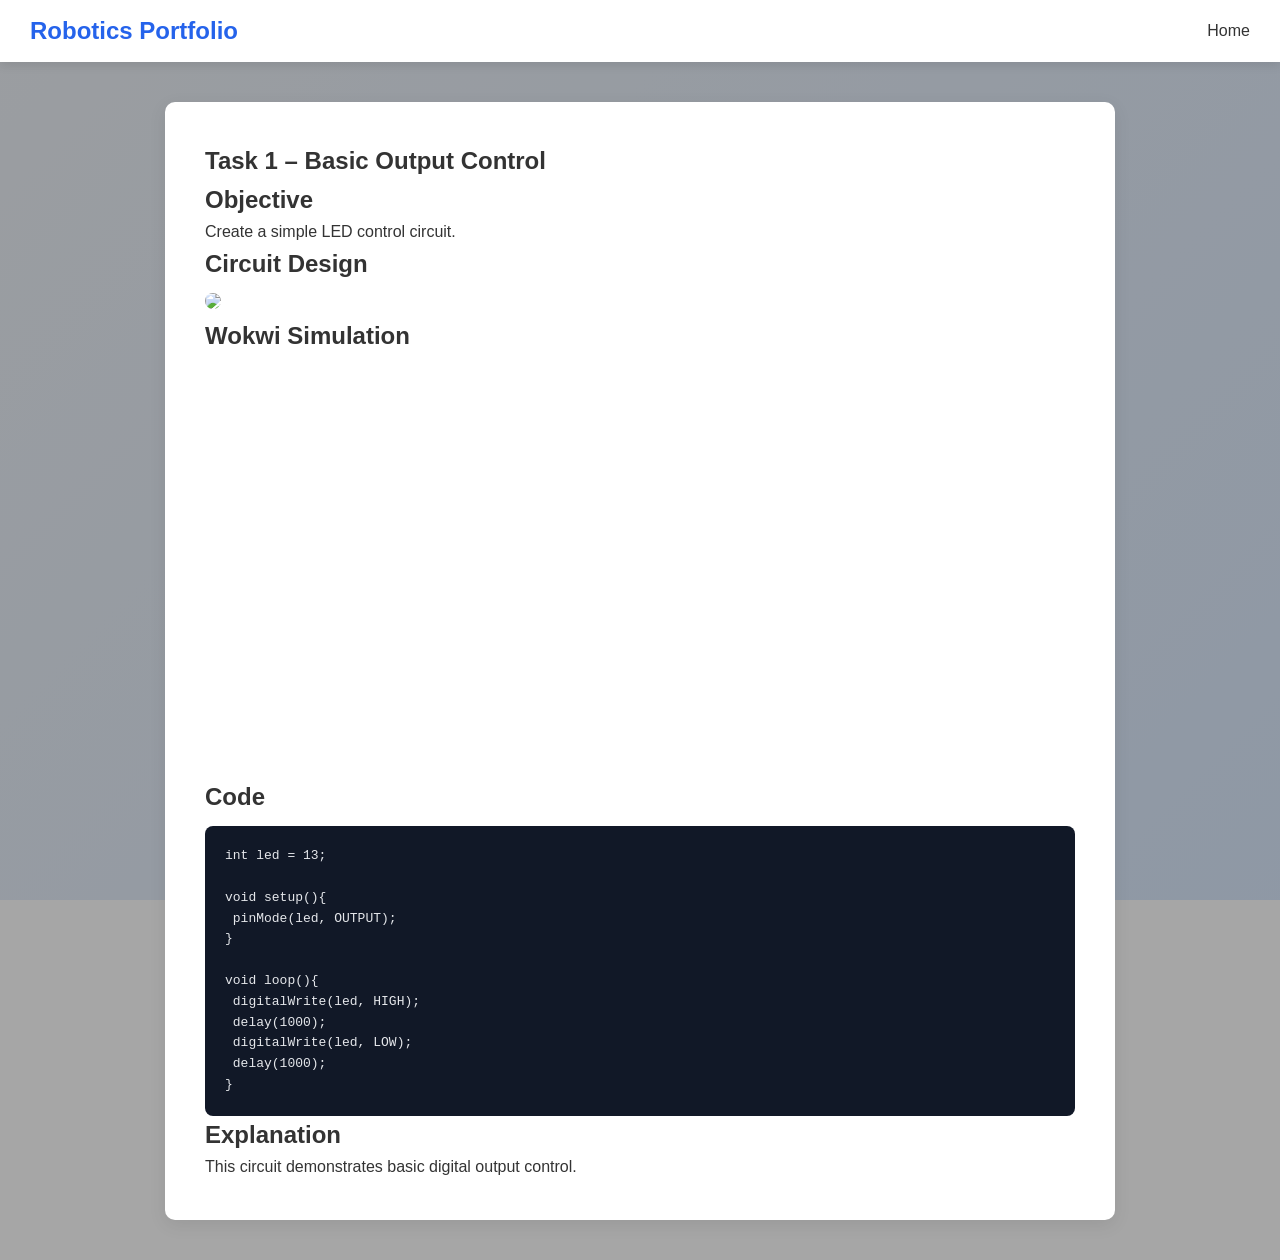
==== pages/task1.html @ bb21d108 "The whole site /portfolio has been updated and new features have been added" ====
<!DOCTYPE html>
<html lang="en">

<head>
<meta charset="UTF-8">
<title>Task 1 – LED Output Control</title>
<link rel="stylesheet" href="../styles.css">
</head>

<body>

<nav class="main-nav">
<h2 class="logo">Robotics Portfolio</h2>

<ul class="nav-menu">
<li><a href="../index.html">Home</a></li>
</ul>

</nav>

<section>

<h1>Task 1 – Basic Output Control</h1>

<h2>Objective</h2>
<p>Create a simple LED control circuit.</p>

<h2>Circuit Design</h2>
<img src="../images/task1-circuit.png" width="400">

<h2>Wokwi Simulation</h2>

<iframe
src="https://wokwi.com/projects/457499206824872961"
width="100%"
height="400">
</iframe>

<h2>Code</h2>

<pre>
int led = 13;

void setup(){
 pinMode(led, OUTPUT);
}

void loop(){
 digitalWrite(led, HIGH);
 delay(1000);
 digitalWrite(led, LOW);
 delay(1000);
}
</pre>

<h2>Explanation</h2>
<p>This circuit demonstrates basic digital output control.</p>

</section>

</body>
</html>
---- styles.css ----
/* =========================
   Global Styles
========================= */
* {
    box-sizing: border-box;
    margin: 0;
    padding: 0;
}

body {
    font-family: 'Poppins', sans-serif;
    color: #333;
    line-height: 1.6;
    background: linear-gradient(135deg, #eef2f7, #dbeafe);
    background-size: cover;
    background-position: center;
    background-repeat: no-repeat;
    background-attachment: fixed;
    background-color: rgba(0, 0, 0, 0.35);
    background-blend-mode: darken;
    transition: background-image 1.5s ease-in-out;

    /* Page load animation */
    opacity: 0;
    transform: translateY(20px);
    animation: pageLoad 0.8s ease forwards;
}

@keyframes pageLoad {
    from {
        opacity: 0;
        transform: translateY(40px);
    }
    to {
        opacity: 1;
        transform: translateY(0);
    }
}

/* =========================
   Top Info Bar
========================= */
.top-bar {
    background: #111827;
    color: white;
    padding: 8px 20px;
    display: flex;
    justify-content: space-between;
    font-size: 14px;
}

/* =========================
   Navigation
========================= */
.main-nav {
    display: flex;
    align-items: center;
    justify-content: space-between;
    background: white;
    padding: 12px 30px;
    box-shadow: 0 3px 10px rgba(0, 0, 0, 0.1);
    position: sticky;
    top: 0;
    z-index: 1000;
}

.logo {
    color: #2563eb;
    font-weight: 600;
}

.nav-menu {
    list-style: none;
    display: flex;
    gap: 25px;
}

.nav-menu a {
    text-decoration: none;
    color: #333;
    font-weight: 500;
    transition: 0.3s;
}

.nav-menu a:hover {
    color: #2563eb;
}

/* =========================
   Header
========================= */
header {
    text-align: center;
    padding: 30px 15px;
    background: linear-gradient(120deg, #2563eb, #1e3a8a);
    color: white;
    text-align: center;
    position: relative;
    box-shadow: 0 5px 15px rgba(0,0,0,0.2); /* subtle depth */
}

header h1 {
    font-size: 30px;
    margin-bottom: 6px;
    font-weight: 800; 
}

header p {
    font-size: 16px;
    opacity: 0.85;
    margin-top: 4px;
}

header {
    border: 2px solid rgba(255,255,255,0.15); /* soft outline */
    /*backdrop-filter: blur(5px); /* glassy effect if you have a background image */
}

/* =========================
   Sections (General)
========================= */
section {
    padding: 40px;
    max-width: 950px;
    margin: 40px auto;
    background: white;
    border-radius: 10px;
    box-shadow: 0 5px 18px rgba(0, 0, 0, 0.08);
}

/* =========================
   Progress Box / Home Section
========================= */
.progress-bg {
    background-image: url("images/roboticsgif1.gif");
    background-size: cover;
    background-position: center;
    background-repeat: no-repeat;
    border-radius: 0; 
    box-shadow: none; 
    position: relative;
    padding: 40px 20px;
    margin: 20px auto;
    overflow: hidden;
    max-width: 950px;
}

/* Overlay for readability */
.progress-bg::before {
    content: "";
    position: absolute;
    top: 0; left: 0;
    width: 100%;
    height: 100%;
    background: rgba(0,0,0,0.35);
    border-radius: 0;
    z-index: 0;
}

/* Make content above overlay */
.progress-bg > * {
    position: relative;
    z-index: 1;
    color: white; 
}

/* Progress checkboxes */
.progress-box {
    background: transparent; 
    padding: 20px;
    border-radius: 0;
}

.progress-box label {
    display: block;
    margin-bottom: 8px;
    cursor: pointer;
    color: white;
}

#progressText {
    margin-top: 15px;
    font-weight: 600;
    color: white;
}

/* =========================
   Assignments Section
========================= */
#assignments {
    display: flex;
    flex-wrap: wrap;
    gap: 20px;
    justify-content: center;
    background: none;      
    max-width: none;       
    margin: 0;             
    padding: 20px 10px;    
    box-shadow: none;
}

.assignment-card {
    flex: 0 1 250px;
    display: block;
    padding: 40px;
    margin-bottom: 20px;
    border-radius: 12px;
    color: white;
    text-decoration: none;
    background-size: cover;
    background-position: center;
    position: relative;
    overflow: hidden;
    box-shadow: 0 10px 25px rgba(0, 0, 0, 0.25);
    transition: transform 0.3s ease, box-shadow 0.3s ease;
}

.assignment-card:hover {
    transform: translateY(-8px) scale(1.02);
    box-shadow: 0 15px 35px rgba(0, 0, 0, 0.2);
    background: rgba(255, 255, 255, 0.85);
}

.assignment-card h3 {
    margin-bottom: 8px;
    color: #1f2937;
}

.task-image {
    width: 100%;
    height: 180px;
    object-fit: cover;
    border-radius: 10px;
    margin-bottom: 15px;
    transition: transform 0.4s ease;
}

.assignment-card:hover .task-image {
    transform: scale(1.05);
}

.task1 { background-image: url("images/task1.jpg"); }
.task2 { background-image: url("images/task2.jpg"); }
.task3 { background-image: url("images/task3.jpg"); }
.task4 { background-image: url("images/task4.jpg"); }
.task5 { background-image: url("images/task5.jpg"); }
.task6 { background-image: url("images/task6.jpg"); }
.task7 { background-image: url("images/task7.jpg"); }
.task8 { background-image: url("images/task8.jpg"); }

/* =========================
   About Me Section
========================= */
#about {
    background: rgba(0,0,0,0.2);
    border-left: 5px solid #2563eb;
    border-radius: 12px;
    padding: 25px;
    max-width: 950px;
    margin: 40px auto;
    transition: transform 0.3s ease, box-shadow 0.3s ease;
}

#about:hover {
    transform: translateY(-5px);
    box-shadow: 0 10px 20px rgba(0,0,0,0.2);
}

#about h2, #about p {
    color: white;
}

/* =========================
   Projects Section (Overlay Style)
========================= */
.project-bg {
    background-size: cover;
    background-position: center;
    background-repeat: no-repeat;
    position: relative;
    margin-bottom: 30px;
    border-radius: 12px;
    overflow: hidden;
    max-width: 950px;
    transition: transform 0.4s ease, box-shadow 0.4s ease;
    border-left: 5px solid #2563eb; /* subtle accent border */
}

/* Overlay for readability */
.project-bg::before {
    content: "";
    position: absolute;
    top: 0; left: 0;
    width: 100%;
    height: 100%;
    background: rgba(0,0,0,0.35);
    border-radius: 12px;
    z-index: 0;
}

/* Project content above overlay */
.project-bg > .project {
    position: relative;
    z-index: 1;
    padding: 25px 20px;
    color: white;
}

/* Hover lift effect */
.project-bg:hover {
    transform: translateY(-5px) scale(1.02);
    box-shadow: 0 15px 35px rgba(0,0,0,0.3);
}

/* Project titles & description */
.project-bg > .project h3 {
    font-size: 24px;
    margin-bottom: 10px;
    font-weight: 600;
}

.project-bg > .project p {
    font-size: 16px;
    line-height: 1.5;
    opacity: 0.9;
}

/* Example project background images */
.project-bg:nth-child(2) { background-image: url("images/myprojects.jpg"); }
.project-bg:nth-child(3) { background-image: url("images/project2.jpg"); }

/* =========================
   Contact Section (Overlay Style)
========================= */
.contact-bg {
    background-image: url("images/contactme.gif");
    background-size: cover;
    background-position: center;
    background-repeat: no-repeat;
    position: relative;
    margin-bottom: 20px;
    border-radius: 12px;
    overflow: hidden;
    padding: 25px 20px;
    max-width: 400px;
    transition: transform 0.3s ease, box-shadow 0.3s ease;
}

/* Overlay for readability */
.contact-bg::before {
    content: "";
    position: absolute;
    top: 0; left: 0;
    width: 100%;
    height: 100%;
    background: rgba(0,0,0,0.35);
    border-radius: 12px;
    z-index: 0;
}

/* Contact content above overlay */
.contact-bg > * {
    position: relative;
    z-index: 1;
    color: white;
}

/* Hover effect for Contact */
.contact-bg:hover {
    transform: translateY(-5px);
    box-shadow: 0 10px 25px rgba(0,0,0,0.25);
}

/* =========================
   Images
========================= */
img {
    max-width: 100%;
    border-radius: 8px;
    margin-top: 10px;
}

/* =========================
   Code Blocks
========================= */
pre {
    background: #111827;
    color: #e5e7eb;
    padding: 20px;
    border-radius: 8px;
    overflow-x: auto;
    margin-top: 10px;
}

/* =========================
   Iframe
========================= */
iframe {
    border: none;
    border-radius: 10px;
    margin-top: 15px;
}

/* =========================
   Footer
========================= */
footer {
    text-align: center;
    padding: 25px;
    background: #1f2937;
    color: white;
    margin-top: 40px;
}

/* =========================
   Smooth Scroll
========================= */
html {
    scroll-behavior: smooth;
}

/* =========================
   Responsive
========================= */
@media (max-width: 768px) {

    .nav-menu {
        flex-direction: column;
        gap: 10px;
    }

    header h1 {
        font-size: 28px;
    }

    section {
        margin: 20px;
        padding: 25px;
    }

    #assignments {
        justify-content: center;
    }
}

/* =========================
   Hamburger Menu
========================= */
.hamburger {
    display: none; 
    flex-direction: column;
    justify-content: space-between;
    width: 25px;
    height: 18px;
    border: none;
    background: transparent;
    cursor: pointer;
}

.hamburger span {
    display: block;
    height: 3px;
    width: 100%;
    background: #2563eb;
    border-radius: 2px;
}

@media (max-width: 768px) {
    .hamburger {
        display: flex;
    }

    .nav-menu {
        display: none;
        flex-direction: column;
        gap: 15px;
        background: white;
        position: absolute;
        top: 60px; 
        right: 20px;
        padding: 15px 20px;
        border-radius: 8px;
        box-shadow: 0 5px 15px rgba(0,0,0,0.2);
        z-index: 100;
    }

    .nav-menu.active {
        display: flex;
    }
}
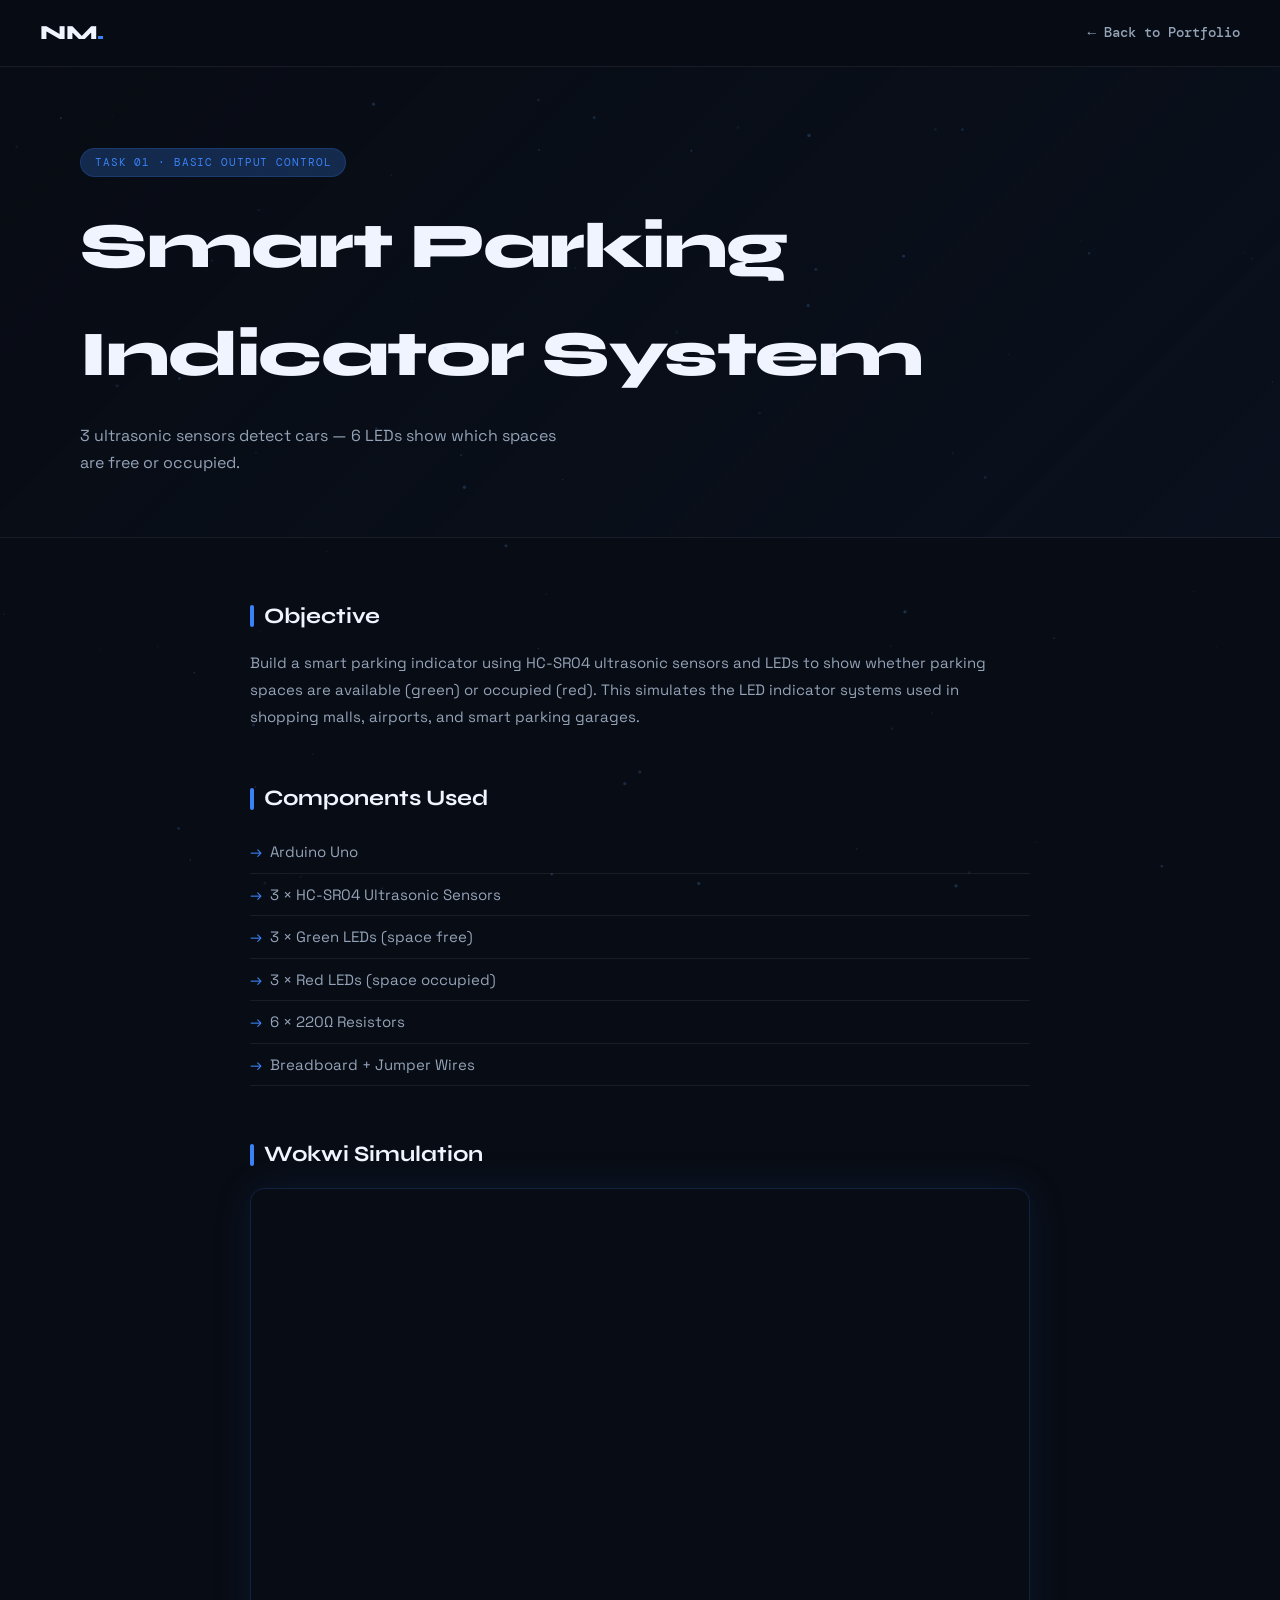
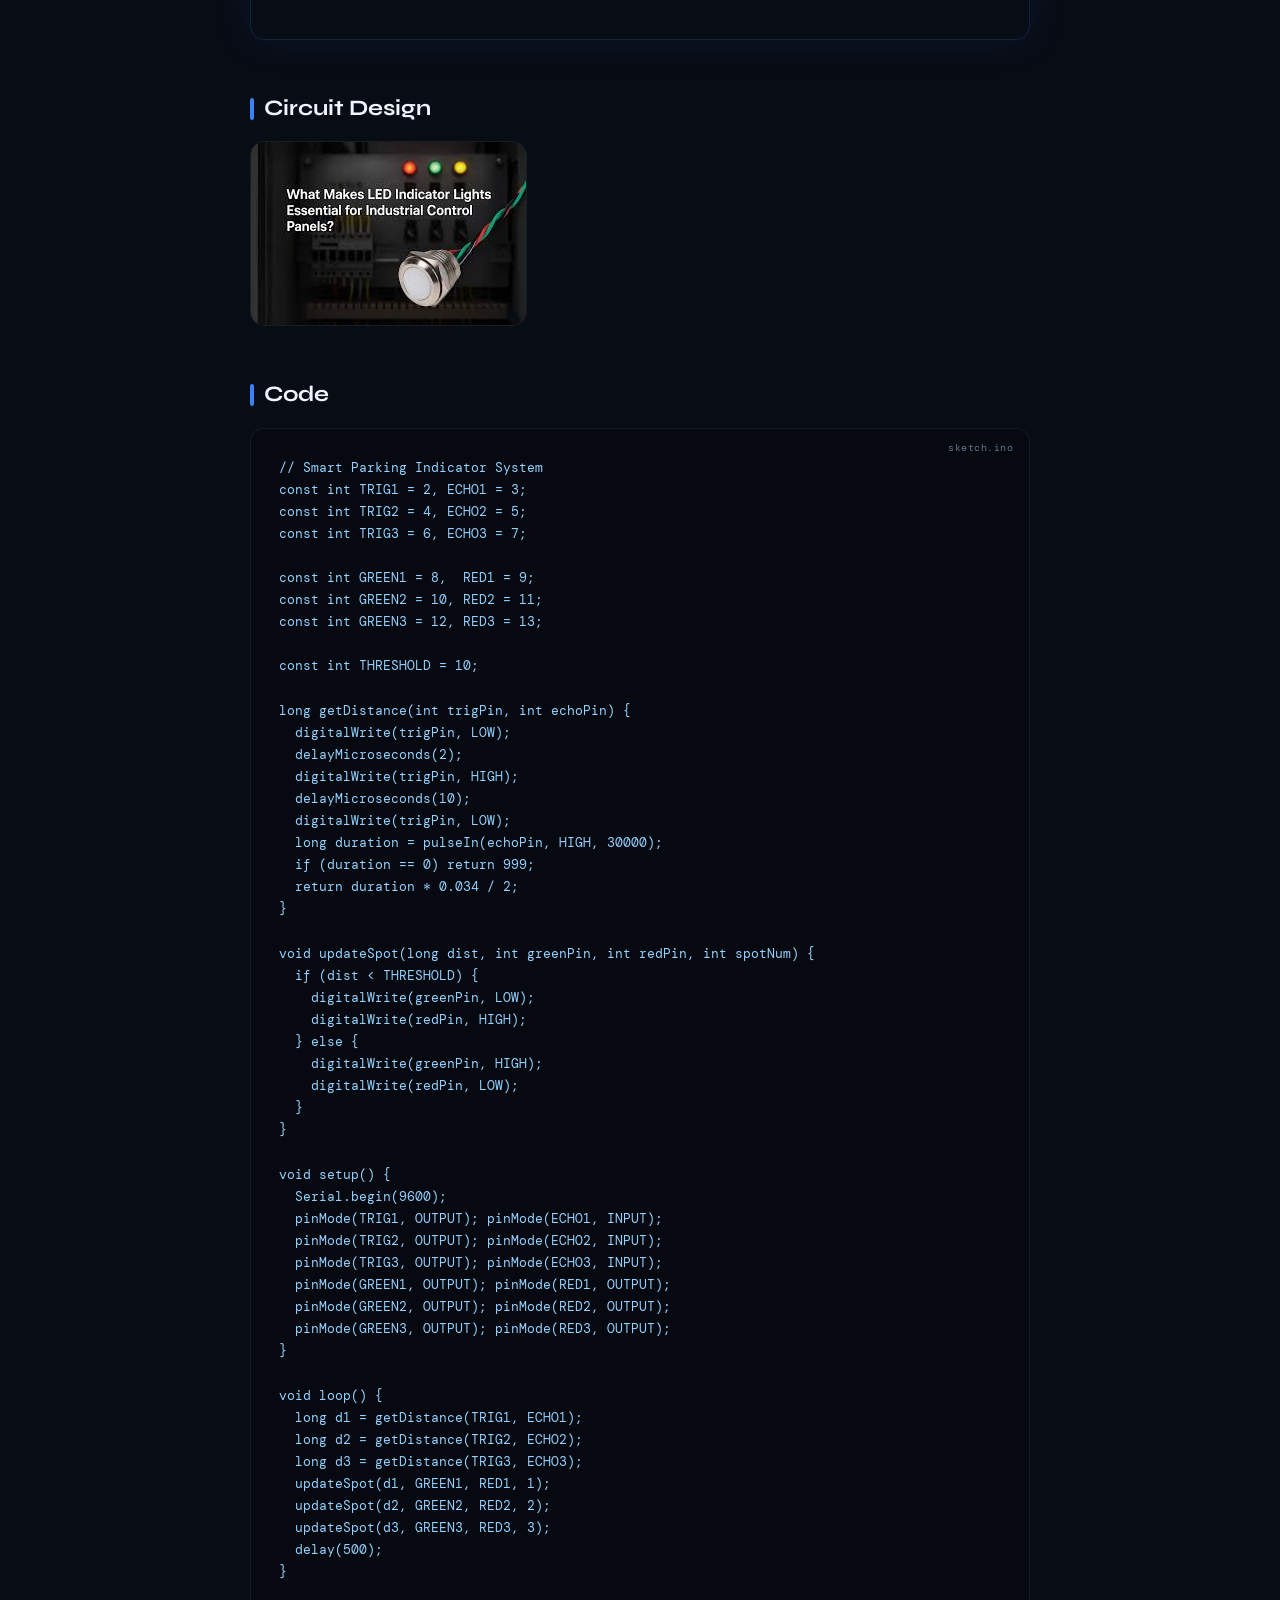
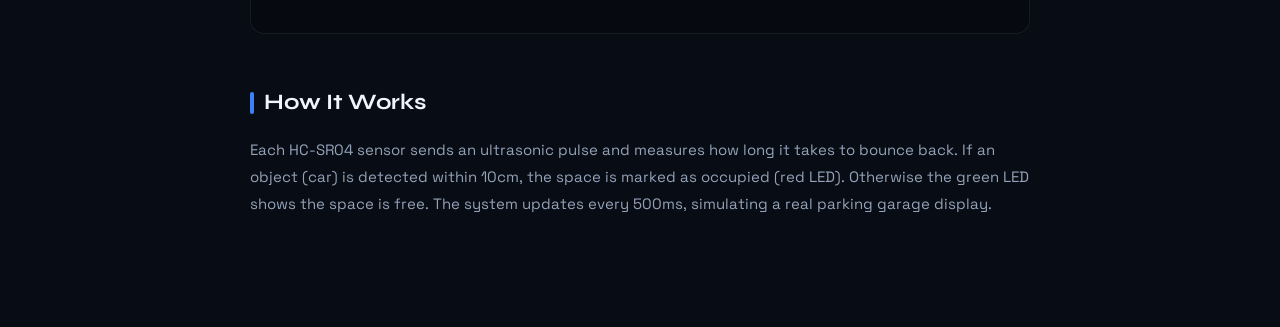
==== commit c6618e7d: "We have updated the whole website." ====
--- a/pages/task1.html
+++ b/pages/task1.html
@@ -1,62 +1,122 @@
 <!DOCTYPE html>
 <html lang="en">
-
 <head>
-<meta charset="UTF-8">
-<title>Task 1 – LED Output Control</title>
-<link rel="stylesheet" href="../styles.css">
+  <meta charset="UTF-8">
+  <meta name="viewport" content="width=device-width, initial-scale=1.0">
+  <title>Task 1 – Smart Parking Indicator | Nickson Mugerwa</title>
+  <link rel="stylesheet" href="../styles.css">
+  <link href="https://fonts.googleapis.com/css2?family=Space+Grotesk:wght@300;400;500;600;700&family=DM+Mono:wght@400;500&family=Syne:wght@700;800&display=swap" rel="stylesheet">
 </head>
-
 <body>
 
-<nav class="main-nav">
-<h2 class="logo">Robotics Portfolio</h2>
+<canvas id="particles"></canvas>
 
-<ul class="nav-menu">
-<li><a href="../index.html">Home</a></li>
-</ul>
-
+<nav class="page-nav">
+  <span class="nav-logo">NM<span class="dot">.</span></span>
+  <a href="../index.html" class="back-link">← Back to Portfolio</a>
 </nav>
 
-<section>
+<div class="page-hero">
+  <div class="page-tag">Task 01 · Basic Output Control</div>
+  <h1>Smart Parking<br>Indicator System</h1>
+  <p>3 ultrasonic sensors detect cars — 6 LEDs show which spaces are free or occupied.</p>
+</div>
 
-<h1>Task 1 – Basic Output Control</h1>
+<div class="page-body">
 
-<h2>Objective</h2>
-<p>Create a simple LED control circuit.</p>
+  <div class="content-block">
+    <h2>Objective</h2>
+    <p>Build a smart parking indicator using HC-SR04 ultrasonic sensors and LEDs to show whether parking spaces are available (green) or occupied (red). This simulates the LED indicator systems used in shopping malls, airports, and smart parking garages.</p>
+  </div>
 
-<h2>Circuit Design</h2>
-<img src="../images/task1-circuit.png" width="400">
+  <div class="content-block">
+    <h2>Components Used</h2>
+    <ul>
+      <li>Arduino Uno</li>
+      <li>3 × HC-SR04 Ultrasonic Sensors</li>
+      <li>3 × Green LEDs (space free)</li>
+      <li>3 × Red LEDs (space occupied)</li>
+      <li>6 × 220Ω Resistors</li>
+      <li>Breadboard + Jumper Wires</li>
+    </ul>
+  </div>
 
-<h2>Wokwi Simulation</h2>
+  <div class="content-block">
+    <h2>Wokwi Simulation</h2>
+    <div class="sim-wrapper">
+      <iframe src="https://wokwi.com/projects/457499206824872961" loading="lazy"></iframe>
+    </div>
+  </div>
 
-<iframe
-src="https://wokwi.com/projects/457499206824872961"
-width="100%"
-height="400">
-</iframe>
+  <div class="content-block">
+    <h2>Circuit Design</h2>
+    <img src="../images/task1.jpg" alt="Task 1 circuit">
+  </div>
 
-<h2>Code</h2>
+  <div class="content-block">
+    <h2>Code</h2>
+    <pre>
+// Smart Parking Indicator System
+const int TRIG1 = 2, ECHO1 = 3;
+const int TRIG2 = 4, ECHO2 = 5;
+const int TRIG3 = 6, ECHO3 = 7;
 
-<pre>
-int led = 13;
+const int GREEN1 = 8,  RED1 = 9;
+const int GREEN2 = 10, RED2 = 11;
+const int GREEN3 = 12, RED3 = 13;
 
-void setup(){
- pinMode(led, OUTPUT);
+const int THRESHOLD = 10;
+
+long getDistance(int trigPin, int echoPin) {
+  digitalWrite(trigPin, LOW);
+  delayMicroseconds(2);
+  digitalWrite(trigPin, HIGH);
+  delayMicroseconds(10);
+  digitalWrite(trigPin, LOW);
+  long duration = pulseIn(echoPin, HIGH, 30000);
+  if (duration == 0) return 999;
+  return duration * 0.034 / 2;
 }
 
-void loop(){
- digitalWrite(led, HIGH);
- delay(1000);
- digitalWrite(led, LOW);
- delay(1000);
+void updateSpot(long dist, int greenPin, int redPin, int spotNum) {
+  if (dist < THRESHOLD) {
+    digitalWrite(greenPin, LOW);
+    digitalWrite(redPin, HIGH);
+  } else {
+    digitalWrite(greenPin, HIGH);
+    digitalWrite(redPin, LOW);
+  }
 }
-</pre>
 
-<h2>Explanation</h2>
-<p>This circuit demonstrates basic digital output control.</p>
+void setup() {
+  Serial.begin(9600);
+  pinMode(TRIG1, OUTPUT); pinMode(ECHO1, INPUT);
+  pinMode(TRIG2, OUTPUT); pinMode(ECHO2, INPUT);
+  pinMode(TRIG3, OUTPUT); pinMode(ECHO3, INPUT);
+  pinMode(GREEN1, OUTPUT); pinMode(RED1, OUTPUT);
+  pinMode(GREEN2, OUTPUT); pinMode(RED2, OUTPUT);
+  pinMode(GREEN3, OUTPUT); pinMode(RED3, OUTPUT);
+}
 
-</section>
+void loop() {
+  long d1 = getDistance(TRIG1, ECHO1);
+  long d2 = getDistance(TRIG2, ECHO2);
+  long d3 = getDistance(TRIG3, ECHO3);
+  updateSpot(d1, GREEN1, RED1, 1);
+  updateSpot(d2, GREEN2, RED2, 2);
+  updateSpot(d3, GREEN3, RED3, 3);
+  delay(500);
+}
+    </pre>
+  </div>
 
+  <div class="content-block">
+    <h2>How It Works</h2>
+    <p>Each HC-SR04 sensor sends an ultrasonic pulse and measures how long it takes to bounce back. If an object (car) is detected within 10cm, the space is marked as occupied (red LED). Otherwise the green LED shows the space is free. The system updates every 500ms, simulating a real parking garage display.</p>
+  </div>
+
+</div>
+
+<script src="../script.js"></script>
 </body>
 </html>
--- a/styles.css
+++ b/styles.css
@@ -1,490 +1,1306 @@
 /* =========================
-   Global Styles
-========================= */
-* {
-    box-sizing: border-box;
-    margin: 0;
-    padding: 0;
-}
+   CSS Variables & Reset
+========================= */
+:root {
+  --bg: #080c14;
+  --bg2: #0d1220;
+  --bg3: #111827;
+  --surface: #141c2e;
+  --surface2: #1a2540;
+  --accent: #3b82f6;
+  --accent2: #60a5fa;
+  --accent-glow: rgba(59, 130, 246, 0.25);
+  --green: #10b981;
+  --yellow: #f59e0b;
+  --red: #ef4444;
+  --text: #f0f4ff;
+  --text2: #94a3b8;
+  --text3: #64748b;
+  --border: rgba(255,255,255,0.07);
+  --border2: rgba(59,130,246,0.2);
+  --radius: 14px;
+  --radius-sm: 8px;
+  --transition: 0.3s cubic-bezier(0.4, 0, 0.2, 1);
+  --font-display: 'Syne', sans-serif;
+  --font-body: 'Space Grotesk', sans-serif;
+  --font-mono: 'DM Mono', monospace;
+  --shadow: 0 20px 60px rgba(0,0,0,0.5);
+  --shadow-sm: 0 4px 20px rgba(0,0,0,0.3);
+}
+
+*, *::before, *::after {
+  box-sizing: border-box;
+  margin: 0;
+  padding: 0;
+}
+
+html { scroll-behavior: smooth; }
 
 body {
-    font-family: 'Poppins', sans-serif;
-    color: #333;
-    line-height: 1.6;
-    background: linear-gradient(135deg, #eef2f7, #dbeafe);
-    background-size: cover;
-    background-position: center;
-    background-repeat: no-repeat;
-    background-attachment: fixed;
-    background-color: rgba(0, 0, 0, 0.35);
-    background-blend-mode: darken;
-    transition: background-image 1.5s ease-in-out;
-
-    /* Page load animation */
-    opacity: 0;
-    transform: translateY(20px);
-    animation: pageLoad 0.8s ease forwards;
-}
-
-@keyframes pageLoad {
-    from {
-        opacity: 0;
-        transform: translateY(40px);
-    }
-    to {
-        opacity: 1;
-        transform: translateY(0);
-    }
-}
-
-/* =========================
-   Top Info Bar
+  font-family: var(--font-body);
+  background: var(--bg);
+  color: var(--text);
+  line-height: 1.7;
+  overflow-x: hidden;
+}
+
+/* Animated page entry */
+body { animation: bodyIn 0.6s ease forwards; }
+@keyframes bodyIn {
+  from { opacity: 0; }
+  to   { opacity: 1; }
+}
+
+/* Particle canvas */
+#particles {
+  position: fixed;
+  top: 0; left: 0;
+  width: 100%; height: 100%;
+  z-index: 0;
+  pointer-events: none;
+  opacity: 0.4;
+}
+
+/* =========================
+   Top Bar
 ========================= */
 .top-bar {
-    background: #111827;
-    color: white;
-    padding: 8px 20px;
-    display: flex;
-    justify-content: space-between;
-    font-size: 14px;
+  position: relative;
+  z-index: 100;
+  background: var(--bg3);
+  border-bottom: 1px solid var(--border);
+  padding: 7px 30px;
+  display: flex;
+  justify-content: space-between;
+  align-items: center;
+  font-size: 12px;
+  font-family: var(--font-mono);
+  color: var(--text3);
+}
+
+.top-bar-email { color: var(--text2); }
+.top-bar-badge {
+  background: var(--accent-glow);
+  color: var(--accent2);
+  border: 1px solid var(--border2);
+  padding: 2px 10px;
+  border-radius: 20px;
+  font-size: 11px;
 }
 
 /* =========================
    Navigation
 ========================= */
 .main-nav {
-    display: flex;
-    align-items: center;
-    justify-content: space-between;
-    background: white;
-    padding: 12px 30px;
-    box-shadow: 0 3px 10px rgba(0, 0, 0, 0.1);
-    position: sticky;
-    top: 0;
+  position: sticky;
+  top: 0;
+  z-index: 999;
+  background: rgba(8, 12, 20, 0.85);
+  backdrop-filter: blur(16px);
+  -webkit-backdrop-filter: blur(16px);
+  border-bottom: 1px solid var(--border);
+  display: flex;
+  align-items: center;
+  justify-content: space-between;
+  padding: 16px 40px;
+  transition: background var(--transition);
+}
+
+.main-nav.scrolled {
+  background: rgba(8, 12, 20, 0.97);
+  box-shadow: 0 4px 30px rgba(0,0,0,0.4);
+}
+
+.nav-logo {
+  font-family: var(--font-display);
+  font-size: 22px;
+  font-weight: 800;
+  color: var(--text);
+  letter-spacing: -0.5px;
+}
+
+.dot { color: var(--accent); }
+
+.nav-menu {
+  list-style: none;
+  display: flex;
+  gap: 8px;
+}
+
+.nav-menu a {
+  text-decoration: none;
+  color: var(--text2);
+  font-size: 14px;
+  font-weight: 500;
+  padding: 7px 14px;
+  border-radius: var(--radius-sm);
+  transition: var(--transition);
+  position: relative;
+}
+
+.nav-menu a:hover {
+  color: var(--text);
+  background: rgba(255,255,255,0.06);
+}
+
+.nav-menu a.active {
+  color: var(--accent2);
+  background: var(--accent-glow);
+}
+
+.hamburger {
+  display: none;
+  flex-direction: column;
+  gap: 5px;
+  border: none;
+  background: transparent;
+  cursor: pointer;
+  padding: 4px;
+}
+
+.hamburger span {
+  display: block;
+  width: 22px;
+  height: 2px;
+  background: var(--text2);
+  border-radius: 2px;
+  transition: var(--transition);
+}
+
+.hamburger.open span:nth-child(1) { transform: rotate(45deg) translate(5px, 5px); }
+.hamburger.open span:nth-child(2) { opacity: 0; }
+.hamburger.open span:nth-child(3) { transform: rotate(-45deg) translate(5px, -5px); }
+
+/* =========================
+   Hero Section
+========================= */
+.hero-section {
+  position: relative;
+  z-index: 1;
+  min-height: 92vh;
+  display: flex;
+  align-items: center;
+  justify-content: space-between;
+  padding: 80px 80px 60px;
+  overflow: hidden;
+}
+
+.hero-section::before {
+  content: '';
+  position: absolute;
+  top: -200px; right: -200px;
+  width: 700px; height: 700px;
+  background: radial-gradient(circle, rgba(59,130,246,0.12) 0%, transparent 70%);
+  pointer-events: none;
+}
+
+.hero-content {
+  max-width: 560px;
+  z-index: 2;
+}
+
+.hero-tag {
+  display: inline-block;
+  font-family: var(--font-mono);
+  font-size: 12px;
+  color: var(--accent);
+  background: var(--accent-glow);
+  border: 1px solid var(--border2);
+  padding: 5px 14px;
+  border-radius: 20px;
+  margin-bottom: 24px;
+  letter-spacing: 0.05em;
+  animation: fadeUp 0.8s ease 0.1s both;
+}
+
+.hero-title {
+  font-family: var(--font-display);
+  font-size: clamp(52px, 8vw, 96px);
+  font-weight: 800;
+  line-height: 0.95;
+  letter-spacing: -2px;
+  margin-bottom: 20px;
+  animation: fadeUp 0.8s ease 0.2s both;
+}
+
+.hero-title .accent {
+  color: transparent;
+  -webkit-text-stroke: 2px var(--accent);
+  display: block;
+}
+
+.hero-subtitle {
+  font-size: 18px;
+  color: var(--text2);
+  margin-bottom: 40px;
+  animation: fadeUp 0.8s ease 0.3s both;
+}
+
+.hero-cta {
+  display: flex;
+  gap: 16px;
+  flex-wrap: wrap;
+  animation: fadeUp 0.8s ease 0.4s both;
+}
+
+.btn-primary {
+  background: var(--accent);
+  color: white;
+  padding: 13px 28px;
+  border-radius: var(--radius-sm);
+  text-decoration: none;
+  font-weight: 600;
+  font-size: 15px;
+  transition: var(--transition);
+  box-shadow: 0 4px 20px rgba(59,130,246,0.4);
+}
+
+.btn-primary:hover {
+  background: var(--accent2);
+  transform: translateY(-2px);
+  box-shadow: 0 8px 30px rgba(59,130,246,0.5);
+}
+
+.btn-outline {
+  background: transparent;
+  color: var(--text);
+  padding: 13px 28px;
+  border-radius: var(--radius-sm);
+  text-decoration: none;
+  font-weight: 500;
+  font-size: 15px;
+  border: 1px solid var(--border2);
+  transition: var(--transition);
+}
+
+.btn-outline:hover {
+  background: rgba(255,255,255,0.05);
+  border-color: rgba(96,165,250,0.4);
+  transform: translateY(-2px);
+}
+
+/* Hero visual */
+.hero-visual {
+  position: relative;
+  width: 380px;
+  height: 380px;
+  flex-shrink: 0;
+  animation: fadeIn 1.2s ease 0.5s both;
+}
+
+.circuit-ring {
+  position: absolute;
+  border-radius: 50%;
+  border: 1px solid;
+  top: 50%; left: 50%;
+  transform: translate(-50%, -50%);
+  animation: spin linear infinite;
+}
+
+.ring1 {
+  width: 320px; height: 320px;
+  border-color: rgba(59,130,246,0.15);
+  animation-duration: 20s;
+}
+.ring2 {
+  width: 240px; height: 240px;
+  border-color: rgba(59,130,246,0.2);
+  animation-duration: 14s;
+  animation-direction: reverse;
+}
+.ring3 {
+  width: 160px; height: 160px;
+  border-color: rgba(59,130,246,0.3);
+  animation-duration: 8s;
+}
+
+/* Dot on ring */
+.ring1::after, .ring2::after, .ring3::after {
+  content: '';
+  position: absolute;
+  width: 8px; height: 8px;
+  background: var(--accent);
+  border-radius: 50%;
+  top: -4px; left: 50%;
+  transform: translateX(-50%);
+  box-shadow: 0 0 10px var(--accent);
+}
+
+@keyframes spin {
+  from { transform: translate(-50%, -50%) rotate(0deg); }
+  to   { transform: translate(-50%, -50%) rotate(360deg); }
+}
+
+.hero-chip {
+  position: absolute;
+  top: 50%; left: 50%;
+  transform: translate(-50%, -50%);
+  background: var(--surface);
+  border: 1px solid var(--border2);
+  border-radius: var(--radius-sm);
+  padding: 16px 20px;
+  text-align: center;
+  box-shadow: 0 0 40px rgba(59,130,246,0.15);
+  min-width: 120px;
+}
+
+.chip-label {
+  display: block;
+  font-family: var(--font-mono);
+  font-size: 11px;
+  color: var(--accent2);
+  margin-bottom: 10px;
+}
+
+.chip-pins {
+  display: flex;
+  gap: 6px;
+  justify-content: center;
+  flex-wrap: wrap;
+}
+
+.chip-pins span {
+  width: 6px; height: 20px;
+  background: var(--accent);
+  border-radius: 2px;
+  opacity: 0.7;
+  animation: blink 2s ease-in-out infinite;
+}
+
+.chip-pins span:nth-child(1) { animation-delay: 0s; }
+.chip-pins span:nth-child(2) { animation-delay: 0.25s; }
+.chip-pins span:nth-child(3) { animation-delay: 0.5s; }
+.chip-pins span:nth-child(4) { animation-delay: 0.75s; }
+.chip-pins span:nth-child(5) { animation-delay: 1s; }
+.chip-pins span:nth-child(6) { animation-delay: 1.25s; }
+.chip-pins span:nth-child(7) { animation-delay: 1.5s; }
+.chip-pins span:nth-child(8) { animation-delay: 1.75s; }
+
+@keyframes blink {
+  0%, 100% { opacity: 0.2; }
+  50% { opacity: 1; box-shadow: 0 0 6px var(--accent); }
+}
+
+/* =========================
+   Progress Section
+========================= */
+.progress-section {
+  position: relative;
+  z-index: 1;
+  padding: 60px 80px;
+  background: var(--bg2);
+  border-top: 1px solid var(--border);
+  border-bottom: 1px solid var(--border);
+}
+
+.progress-inner { max-width: 1100px; margin: 0 auto; }
+
+.progress-header {
+  display: flex;
+  align-items: center;
+  justify-content: space-between;
+  margin-bottom: 20px;
+}
+
+.progress-header h2 {
+  font-family: var(--font-display);
+  font-size: 28px;
+  font-weight: 700;
+}
+
+.progress-percent-display {
+  font-family: var(--font-mono);
+  font-size: 28px;
+  font-weight: 500;
+  color: var(--accent2);
+}
+
+.progress-track {
+  background: rgba(255,255,255,0.06);
+  border-radius: 99px;
+  height: 8px;
+  margin-bottom: 32px;
+  overflow: hidden;
+}
+
+.progress-fill {
+  height: 100%;
+  background: linear-gradient(90deg, var(--accent), #818cf8);
+  border-radius: 99px;
+  width: 0%;
+  transition: width 0.7s cubic-bezier(0.4,0,0.2,1);
+  box-shadow: 0 0 10px var(--accent);
+}
+
+.task-chips {
+  display: flex;
+  flex-wrap: wrap;
+  gap: 12px;
+}
+
+.task-chip {
+  cursor: pointer;
+  user-select: none;
+}
+
+.task-chip input { display: none; }
+
+.chip-inner {
+  display: flex;
+  flex-direction: column;
+  background: var(--surface);
+  border: 1px solid var(--border);
+  border-radius: var(--radius-sm);
+  padding: 12px 18px;
+  transition: var(--transition);
+  min-width: 110px;
+}
+
+.task-chip input:checked + .chip-inner {
+  background: rgba(59,130,246,0.12);
+  border-color: var(--accent);
+  box-shadow: 0 0 15px rgba(59,130,246,0.15);
+}
+
+.chip-inner:hover {
+  border-color: var(--border2);
+  transform: translateY(-2px);
+}
+
+.chip-num {
+  font-family: var(--font-mono);
+  font-size: 11px;
+  color: var(--accent);
+  margin-bottom: 4px;
+}
+
+.chip-name {
+  font-size: 13px;
+  font-weight: 500;
+  color: var(--text2);
+}
+
+.task-chip input:checked + .chip-inner .chip-name { color: var(--text); }
+
+/* =========================
+   Group Project Section
+========================= */
+.group-project-section {
+  position: relative;
+  z-index: 1;
+  padding: 100px 80px;
+  background: linear-gradient(135deg, var(--bg) 0%, rgba(59,130,246,0.05) 50%, var(--bg) 100%);
+  overflow: hidden;
+}
+
+.group-project-section::before {
+  content: '';
+  position: absolute;
+  top: 50%; left: 50%;
+  transform: translate(-50%, -50%);
+  width: 800px; height: 400px;
+  background: radial-gradient(ellipse, rgba(59,130,246,0.06) 0%, transparent 70%);
+  pointer-events: none;
+}
+
+.gp-inner {
+  max-width: 1100px;
+  margin: 0 auto;
+  text-align: center;
+  position: relative;
+  z-index: 1;
+}
+
+.gp-badge {
+  display: inline-block;
+  font-family: var(--font-mono);
+  font-size: 11px;
+  color: var(--green);
+  background: rgba(16,185,129,0.1);
+  border: 1px solid rgba(16,185,129,0.3);
+  padding: 5px 14px;
+  border-radius: 20px;
+  margin-bottom: 20px;
+  letter-spacing: 0.08em;
+  text-transform: uppercase;
+}
+
+.gp-title {
+  font-family: var(--font-display);
+  font-size: clamp(36px, 5vw, 56px);
+  font-weight: 800;
+  letter-spacing: -1px;
+  margin-bottom: 16px;
+}
+
+.gp-subtitle {
+  font-size: 17px;
+  color: var(--text2);
+  max-width: 600px;
+  margin: 0 auto 60px;
+  line-height: 1.8;
+}
+
+.gp-cards {
+  display: grid;
+  grid-template-columns: repeat(4, 1fr);
+  gap: 20px;
+  margin-bottom: 40px;
+}
+
+.gp-card {
+  background: var(--surface);
+  border: 1px solid var(--border);
+  border-radius: var(--radius);
+  padding: 28px 22px;
+  text-align: left;
+  transition: var(--transition);
+}
+
+.gp-card:hover {
+  border-color: var(--border2);
+  transform: translateY(-4px);
+  box-shadow: 0 20px 40px rgba(0,0,0,0.3);
+}
+
+.gp-card-icon {
+  font-size: 28px;
+  margin-bottom: 14px;
+}
+
+.gp-card h3 {
+  font-size: 16px;
+  font-weight: 600;
+  margin-bottom: 8px;
+  color: var(--text);
+}
+
+.gp-card p {
+  font-size: 13px;
+  color: var(--text2);
+  line-height: 1.6;
+}
+
+.gp-status {
+  display: inline-flex;
+  align-items: center;
+  gap: 10px;
+  background: var(--surface);
+  border: 1px solid var(--border);
+  border-radius: 99px;
+  padding: 10px 22px;
+  font-size: 13px;
+  color: var(--text2);
+}
+
+.status-dot {
+  width: 8px; height: 8px;
+  background: var(--green);
+  border-radius: 50%;
+  animation: pulse 2s ease-in-out infinite;
+  box-shadow: 0 0 8px var(--green);
+}
+
+@keyframes pulse {
+  0%, 100% { opacity: 1; transform: scale(1); }
+  50% { opacity: 0.6; transform: scale(1.3); }
+}
+
+/* =========================
+   Section Headers (shared)
+========================= */
+.section-header {
+  text-align: center;
+  margin-bottom: 60px;
+}
+
+.section-tag {
+  display: inline-block;
+  font-family: var(--font-mono);
+  font-size: 11px;
+  color: var(--accent);
+  background: var(--accent-glow);
+  border: 1px solid var(--border2);
+  padding: 4px 14px;
+  border-radius: 20px;
+  margin-bottom: 14px;
+  letter-spacing: 0.08em;
+  text-transform: uppercase;
+}
+
+.section-header h2 {
+  font-family: var(--font-display);
+  font-size: clamp(32px, 4vw, 48px);
+  font-weight: 800;
+  letter-spacing: -1px;
+  margin-bottom: 12px;
+}
+
+.section-header p {
+  color: var(--text2);
+  font-size: 16px;
+  max-width: 480px;
+  margin: 0 auto;
+}
+
+/* =========================
+   Assignments Section
+========================= */
+.assignments-section {
+  position: relative;
+  z-index: 1;
+  padding: 100px 80px;
+  background: var(--bg2);
+}
+
+.tasks-grid {
+  max-width: 1100px;
+  margin: 0 auto;
+  display: grid;
+  grid-template-columns: repeat(4, 1fr);
+  gap: 20px;
+}
+
+.task-card {
+  position: relative;
+  display: block;
+  text-decoration: none;
+  border-radius: var(--radius);
+  overflow: hidden;
+  aspect-ratio: 3/4;
+  border: 1px solid var(--border);
+  transition: transform 0.4s cubic-bezier(0.4,0,0.2,1),
+              box-shadow 0.4s cubic-bezier(0.4,0,0.2,1);
+  background: var(--surface);
+}
+
+.task-card:hover {
+  transform: translateY(-8px) scale(1.02);
+  box-shadow: 0 30px 60px rgba(0,0,0,0.5), 0 0 0 1px rgba(59,130,246,0.3);
+}
+
+.task-card-bg {
+  position: absolute;
+  inset: 0;
+  background-image: var(--bg);
+  background-size: cover;
+  background-position: center;
+  opacity: 0.25;
+  transition: opacity 0.4s ease, transform 0.4s ease;
+}
+
+.task-card:hover .task-card-bg {
+  opacity: 0.45;
+  transform: scale(1.08);
+}
+
+.task-card::after {
+  content: '';
+  position: absolute;
+  inset: 0;
+  background: linear-gradient(to top, rgba(8,12,20,0.97) 40%, transparent 100%);
+}
+
+.task-card-content {
+  position: absolute;
+  bottom: 0; left: 0; right: 0;
+  padding: 24px;
+  z-index: 2;
+}
+
+.task-num {
+  display: block;
+  font-family: var(--font-mono);
+  font-size: 11px;
+  color: var(--accent);
+  margin-bottom: 6px;
+}
+
+.task-card-content h3 {
+  font-size: 16px;
+  font-weight: 600;
+  margin-bottom: 4px;
+  color: var(--text);
+}
+
+.task-card-content p {
+  font-size: 12px;
+  color: var(--text2);
+  margin-bottom: 12px;
+}
+
+.task-arrow {
+  display: inline-block;
+  font-size: 16px;
+  color: var(--accent2);
+  opacity: 0;
+  transform: translateX(-8px);
+  transition: var(--transition);
+}
+
+.task-card:hover .task-arrow {
+  opacity: 1;
+  transform: translateX(0);
+}
+
+/* =========================
+   Projects Section
+========================= */
+.projects-section {
+  position: relative;
+  z-index: 1;
+  padding: 100px 80px;
+}
+
+.projects-grid {
+  max-width: 1100px;
+  margin: 0 auto;
+  display: grid;
+  grid-template-columns: repeat(3, 1fr);
+  gap: 24px;
+}
+
+.project-card {
+  background: var(--surface);
+  border: 1px solid var(--border);
+  border-radius: var(--radius);
+  padding: 30px;
+  transition: var(--transition);
+  position: relative;
+  overflow: hidden;
+}
+
+.project-card::before {
+  content: '';
+  position: absolute;
+  top: 0; left: 0; right: 0;
+  height: 2px;
+  background: linear-gradient(90deg, var(--accent), transparent);
+  opacity: 0;
+  transition: opacity var(--transition);
+}
+
+.project-card:hover {
+  border-color: var(--border2);
+  transform: translateY(-4px);
+  box-shadow: var(--shadow-sm);
+}
+
+.project-card:hover::before { opacity: 1; }
+
+.project-card.featured {
+  border-color: rgba(59,130,246,0.2);
+}
+
+.project-card.coming { opacity: 0.6; }
+
+.project-card-top {
+  display: flex;
+  align-items: center;
+  justify-content: space-between;
+  margin-bottom: 16px;
+}
+
+.project-badge {
+  font-family: var(--font-mono);
+  font-size: 10px;
+  color: var(--green);
+  background: rgba(16,185,129,0.1);
+  border: 1px solid rgba(16,185,129,0.3);
+  padding: 3px 10px;
+  border-radius: 20px;
+  text-transform: uppercase;
+  letter-spacing: 0.08em;
+}
+
+.project-badge.upcoming {
+  color: var(--yellow);
+  background: rgba(245,158,11,0.1);
+  border-color: rgba(245,158,11,0.3);
+}
+
+.project-tech {
+  font-family: var(--font-mono);
+  font-size: 11px;
+  color: var(--text3);
+}
+
+.project-card h3 {
+  font-size: 18px;
+  font-weight: 600;
+  margin-bottom: 10px;
+  color: var(--text);
+}
+
+.project-card p {
+  font-size: 14px;
+  color: var(--text2);
+  line-height: 1.6;
+}
+
+.project-links { margin-top: 20px; }
+
+.project-link-tag {
+  font-family: var(--font-mono);
+  font-size: 11px;
+  color: var(--accent2);
+  background: var(--accent-glow);
+  padding: 4px 12px;
+  border-radius: 20px;
+  border: 1px solid var(--border2);
+}
+
+/* =========================
+   About Section
+========================= */
+.about-section {
+  position: relative;
+  z-index: 1;
+  padding: 100px 80px;
+  background: var(--bg2);
+  border-top: 1px solid var(--border);
+}
+
+.about-inner {
+  max-width: 1100px;
+  margin: 0 auto;
+  display: grid;
+  grid-template-columns: 1fr 1fr;
+  gap: 80px;
+  align-items: center;
+}
+
+.about-left .section-tag { display: inline-block; margin-bottom: 14px; }
+
+.about-left h2 {
+  font-family: var(--font-display);
+  font-size: clamp(32px, 4vw, 48px);
+  font-weight: 800;
+  letter-spacing: -1px;
+  margin-bottom: 20px;
+}
+
+.about-left p {
+  color: var(--text2);
+  font-size: 15px;
+  margin-bottom: 16px;
+  line-height: 1.8;
+}
+
+.skills-row {
+  display: flex;
+  flex-wrap: wrap;
+  gap: 8px;
+  margin-top: 24px;
+}
+
+.skill-tag {
+  font-family: var(--font-mono);
+  font-size: 12px;
+  color: var(--text2);
+  background: var(--surface);
+  border: 1px solid var(--border);
+  padding: 5px 12px;
+  border-radius: var(--radius-sm);
+  transition: var(--transition);
+}
+
+.skill-tag:hover {
+  border-color: var(--border2);
+  color: var(--accent2);
+  background: var(--accent-glow);
+}
+
+.stat-box {
+  display: grid;
+  grid-template-columns: 1fr 1fr;
+  gap: 20px;
+}
+
+.stat {
+  background: var(--surface);
+  border: 1px solid var(--border);
+  border-radius: var(--radius);
+  padding: 28px 24px;
+  display: flex;
+  flex-direction: column;
+  gap: 6px;
+  transition: var(--transition);
+}
+
+.stat:hover {
+  border-color: var(--border2);
+  transform: translateY(-3px);
+}
+
+.stat-num {
+  font-family: var(--font-display);
+  font-size: 42px;
+  font-weight: 800;
+  color: var(--accent2);
+  line-height: 1;
+}
+
+.stat-label {
+  font-size: 12px;
+  color: var(--text3);
+  font-family: var(--font-mono);
+}
+
+/* =========================
+   Contact Section
+========================= */
+.contact-section {
+  position: relative;
+  z-index: 1;
+  padding: 100px 80px;
+}
+
+.contact-cards {
+  max-width: 600px;
+  margin: 0 auto;
+  display: flex;
+  flex-direction: column;
+  gap: 16px;
+}
+
+.contact-card {
+  display: flex;
+  align-items: center;
+  gap: 20px;
+  background: var(--surface);
+  border: 1px solid var(--border);
+  border-radius: var(--radius);
+  padding: 24px 28px;
+  text-decoration: none;
+  transition: var(--transition);
+}
+
+.contact-card:hover {
+  border-color: var(--border2);
+  transform: translateX(6px);
+  box-shadow: var(--shadow-sm);
+}
+
+.contact-icon {
+  font-size: 22px;
+  width: 48px; height: 48px;
+  background: var(--accent-glow);
+  border: 1px solid var(--border2);
+  border-radius: var(--radius-sm);
+  display: flex;
+  align-items: center;
+  justify-content: center;
+  flex-shrink: 0;
+}
+
+.contact-label {
+  display: block;
+  font-family: var(--font-mono);
+  font-size: 11px;
+  color: var(--text3);
+  margin-bottom: 3px;
+  text-transform: uppercase;
+  letter-spacing: 0.08em;
+}
+
+.contact-value {
+  font-size: 15px;
+  color: var(--text);
+  font-weight: 500;
+}
+
+/* =========================
+   Footer
+========================= */
+.main-footer {
+  background: var(--bg3);
+  border-top: 1px solid var(--border);
+  padding: 28px 80px;
+  position: relative;
+  z-index: 1;
+}
+
+.footer-inner {
+  max-width: 1100px;
+  margin: 0 auto;
+  display: flex;
+  align-items: center;
+  justify-content: space-between;
+  gap: 20px;
+}
+
+.footer-logo {
+  font-family: var(--font-display);
+  font-size: 18px;
+  font-weight: 800;
+}
+
+.footer-copy {
+  font-size: 13px;
+  color: var(--text3);
+}
+
+.footer-right {
+  font-family: var(--font-mono);
+  font-size: 12px;
+  color: var(--text3);
+}
+
+/* =========================
+   Scroll Animations
+========================= */
+.hidden {
+  opacity: 0;
+  transform: translateY(30px);
+  transition: opacity 0.7s ease, transform 0.7s ease;
+}
+
+.show {
+  opacity: 1;
+  transform: translateY(0);
+}
+
+@keyframes fadeUp {
+  from { opacity: 0; transform: translateY(24px); }
+  to   { opacity: 1; transform: translateY(0); }
+}
+
+@keyframes fadeIn {
+  from { opacity: 0; }
+  to   { opacity: 1; }
+}
+
+/* =========================
+   Task / About Pages
+========================= */
+.page-nav {
+  position: sticky;
+  top: 0;
+  z-index: 999;
+  background: rgba(8,12,20,0.92);
+  backdrop-filter: blur(16px);
+  border-bottom: 1px solid var(--border);
+  display: flex;
+  align-items: center;
+  justify-content: space-between;
+  padding: 16px 40px;
+}
+
+.page-nav .nav-logo { font-family: var(--font-display); font-size: 20px; font-weight: 800; }
+.page-nav a { text-decoration: none; color: var(--text2); font-size: 14px; font-weight: 500; }
+.page-nav a:hover { color: var(--text); }
+
+.back-link {
+  display: inline-flex;
+  align-items: center;
+  gap: 8px;
+  font-family: var(--font-mono);
+  font-size: 13px;
+  color: var(--text2);
+  transition: var(--transition);
+}
+
+.back-link:hover { color: var(--accent2); }
+
+.page-hero {
+  padding: 80px 80px 60px;
+  border-bottom: 1px solid var(--border);
+  background: linear-gradient(135deg, var(--bg) 0%, rgba(59,130,246,0.04) 100%);
+}
+
+.page-tag {
+  display: inline-block;
+  font-family: var(--font-mono);
+  font-size: 11px;
+  color: var(--accent);
+  background: var(--accent-glow);
+  border: 1px solid var(--border2);
+  padding: 4px 14px;
+  border-radius: 20px;
+  margin-bottom: 16px;
+  text-transform: uppercase;
+  letter-spacing: 0.08em;
+}
+
+.page-hero h1 {
+  font-family: var(--font-display);
+  font-size: clamp(36px, 5vw, 64px);
+  font-weight: 800;
+  letter-spacing: -1.5px;
+  margin-bottom: 12px;
+}
+
+.page-hero p {
+  color: var(--text2);
+  font-size: 16px;
+  max-width: 500px;
+}
+
+.page-body {
+  max-width: 860px;
+  margin: 0 auto;
+  padding: 60px 40px;
+}
+
+.content-block {
+  margin-bottom: 50px;
+}
+
+.content-block h2 {
+  font-family: var(--font-display);
+  font-size: 22px;
+  font-weight: 700;
+  margin-bottom: 14px;
+  color: var(--text);
+  display: flex;
+  align-items: center;
+  gap: 10px;
+}
+
+.content-block h2::before {
+  content: '';
+  display: block;
+  width: 4px; height: 22px;
+  background: var(--accent);
+  border-radius: 2px;
+}
+
+.content-block p {
+  color: var(--text2);
+  font-size: 15px;
+  line-height: 1.8;
+}
+
+.content-block ul {
+  list-style: none;
+  padding: 0;
+  margin-top: 12px;
+}
+
+.content-block ul li {
+  color: var(--text2);
+  font-size: 15px;
+  padding: 8px 0 8px 20px;
+  border-bottom: 1px solid var(--border);
+  position: relative;
+}
+
+.content-block ul li::before {
+  content: '→';
+  position: absolute;
+  left: 0;
+  color: var(--accent);
+}
+
+.sim-wrapper {
+  border-radius: var(--radius);
+  overflow: hidden;
+  border: 1px solid var(--border2);
+  box-shadow: 0 0 40px rgba(59,130,246,0.1);
+}
+
+.sim-wrapper iframe {
+  display: block;
+  width: 100%;
+  height: 450px;
+  border: none;
+  margin: 0;
+}
+
+pre {
+  background: #060a10;
+  border: 1px solid var(--border);
+  border-radius: var(--radius);
+  padding: 28px;
+  overflow-x: auto;
+  font-family: var(--font-mono);
+  font-size: 13px;
+  color: #94d1ff;
+  line-height: 1.7;
+  position: relative;
+}
+
+pre::before {
+  content: 'sketch.ino';
+  position: absolute;
+  top: 10px; right: 16px;
+  font-size: 10px;
+  color: var(--text3);
+  letter-spacing: 0.05em;
+}
+
+img {
+  max-width: 100%;
+  border-radius: var(--radius);
+  border: 1px solid var(--border);
+  margin-top: 10px;
+  display: block;
+}
+
+/* =========================
+   Responsive
+========================= */
+@media (max-width: 1100px) {
+  .tasks-grid { grid-template-columns: repeat(2, 1fr); }
+  .gp-cards { grid-template-columns: repeat(2, 1fr); }
+  .projects-grid { grid-template-columns: repeat(2, 1fr); }
+}
+
+@media (max-width: 768px) {
+  .hero-section { padding: 60px 30px; flex-direction: column; gap: 40px; min-height: auto; }
+  .hero-visual { width: 260px; height: 260px; }
+  .ring1 { width: 220px; height: 220px; }
+  .ring2 { width: 160px; height: 160px; }
+  .ring3 { width: 100px; height: 100px; }
+  .progress-section { padding: 40px 24px; }
+  .group-project-section { padding: 60px 24px; }
+  .gp-cards { grid-template-columns: 1fr 1fr; }
+  .assignments-section { padding: 60px 24px; }
+  .tasks-grid { grid-template-columns: repeat(2, 1fr); }
+  .projects-section { padding: 60px 24px; }
+  .projects-grid { grid-template-columns: 1fr; }
+  .about-section { padding: 60px 24px; }
+  .about-inner { grid-template-columns: 1fr; gap: 40px; }
+  .contact-section { padding: 60px 24px; }
+  .main-footer { padding: 20px 24px; }
+  .footer-inner { flex-direction: column; gap: 8px; text-align: center; }
+  .page-hero { padding: 40px 24px; }
+  .page-body { padding: 40px 20px; }
+  .main-nav { padding: 14px 20px; }
+
+  .hamburger { display: flex; }
+
+  .nav-menu {
+    display: none;
+    flex-direction: column;
+    position: absolute;
+    top: 60px; right: 20px;
+    background: var(--bg3);
+    border: 1px solid var(--border);
+    border-radius: var(--radius);
+    padding: 16px;
+    gap: 4px;
+    box-shadow: var(--shadow-sm);
+    min-width: 180px;
     z-index: 1000;
-}
-
-.logo {
-    color: #2563eb;
-    font-weight: 600;
-}
-
-.nav-menu {
-    list-style: none;
-    display: flex;
-    gap: 25px;
-}
-
-.nav-menu a {
-    text-decoration: none;
-    color: #333;
-    font-weight: 500;
-    transition: 0.3s;
-}
-
-.nav-menu a:hover {
-    color: #2563eb;
-}
-
-/* =========================
-   Header
-========================= */
-header {
-    text-align: center;
-    padding: 30px 15px;
-    background: linear-gradient(120deg, #2563eb, #1e3a8a);
-    color: white;
-    text-align: center;
-    position: relative;
-    box-shadow: 0 5px 15px rgba(0,0,0,0.2); /* subtle depth */
-}
-
-header h1 {
-    font-size: 30px;
-    margin-bottom: 6px;
-    font-weight: 800; 
-}
-
-header p {
-    font-size: 16px;
-    opacity: 0.85;
-    margin-top: 4px;
-}
-
-header {
-    border: 2px solid rgba(255,255,255,0.15); /* soft outline */
-    /*backdrop-filter: blur(5px); /* glassy effect if you have a background image */
-}
-
-/* =========================
-   Sections (General)
-========================= */
-section {
-    padding: 40px;
-    max-width: 950px;
-    margin: 40px auto;
-    background: white;
-    border-radius: 10px;
-    box-shadow: 0 5px 18px rgba(0, 0, 0, 0.08);
-}
-
-/* =========================
-   Progress Box / Home Section
-========================= */
-.progress-bg {
-    background-image: url("images/roboticsgif1.gif");
-    background-size: cover;
-    background-position: center;
-    background-repeat: no-repeat;
-    border-radius: 0; 
-    box-shadow: none; 
-    position: relative;
-    padding: 40px 20px;
-    margin: 20px auto;
-    overflow: hidden;
-    max-width: 950px;
-}
-
-/* Overlay for readability */
-.progress-bg::before {
-    content: "";
-    position: absolute;
-    top: 0; left: 0;
-    width: 100%;
-    height: 100%;
-    background: rgba(0,0,0,0.35);
-    border-radius: 0;
-    z-index: 0;
-}
-
-/* Make content above overlay */
-.progress-bg > * {
-    position: relative;
-    z-index: 1;
-    color: white; 
-}
-
-/* Progress checkboxes */
-.progress-box {
-    background: transparent; 
-    padding: 20px;
-    border-radius: 0;
-}
-
-.progress-box label {
+  }
+
+  .nav-menu.active { display: flex; }
+
+  .nav-menu a {
+    padding: 10px 14px;
     display: block;
-    margin-bottom: 8px;
-    cursor: pointer;
-    color: white;
-}
-
-#progressText {
-    margin-top: 15px;
-    font-weight: 600;
-    color: white;
-}
-
-/* =========================
-   Assignments Section
-========================= */
-#assignments {
-    display: flex;
-    flex-wrap: wrap;
-    gap: 20px;
-    justify-content: center;
-    background: none;      
-    max-width: none;       
-    margin: 0;             
-    padding: 20px 10px;    
-    box-shadow: none;
-}
-
-.assignment-card {
-    flex: 0 1 250px;
-    display: block;
-    padding: 40px;
-    margin-bottom: 20px;
-    border-radius: 12px;
-    color: white;
-    text-decoration: none;
-    background-size: cover;
-    background-position: center;
-    position: relative;
-    overflow: hidden;
-    box-shadow: 0 10px 25px rgba(0, 0, 0, 0.25);
-    transition: transform 0.3s ease, box-shadow 0.3s ease;
-}
-
-.assignment-card:hover {
-    transform: translateY(-8px) scale(1.02);
-    box-shadow: 0 15px 35px rgba(0, 0, 0, 0.2);
-    background: rgba(255, 255, 255, 0.85);
-}
-
-.assignment-card h3 {
-    margin-bottom: 8px;
-    color: #1f2937;
-}
-
-.task-image {
-    width: 100%;
-    height: 180px;
-    object-fit: cover;
-    border-radius: 10px;
-    margin-bottom: 15px;
-    transition: transform 0.4s ease;
-}
-
-.assignment-card:hover .task-image {
-    transform: scale(1.05);
-}
-
-.task1 { background-image: url("images/task1.jpg"); }
-.task2 { background-image: url("images/task2.jpg"); }
-.task3 { background-image: url("images/task3.jpg"); }
-.task4 { background-image: url("images/task4.jpg"); }
-.task5 { background-image: url("images/task5.jpg"); }
-.task6 { background-image: url("images/task6.jpg"); }
-.task7 { background-image: url("images/task7.jpg"); }
-.task8 { background-image: url("images/task8.jpg"); }
-
-/* =========================
-   About Me Section
-========================= */
-#about {
-    background: rgba(0,0,0,0.2);
-    border-left: 5px solid #2563eb;
-    border-radius: 12px;
-    padding: 25px;
-    max-width: 950px;
-    margin: 40px auto;
-    transition: transform 0.3s ease, box-shadow 0.3s ease;
-}
-
-#about:hover {
-    transform: translateY(-5px);
-    box-shadow: 0 10px 20px rgba(0,0,0,0.2);
-}
-
-#about h2, #about p {
-    color: white;
-}
-
-/* =========================
-   Projects Section (Overlay Style)
-========================= */
-.project-bg {
-    background-size: cover;
-    background-position: center;
-    background-repeat: no-repeat;
-    position: relative;
-    margin-bottom: 30px;
-    border-radius: 12px;
-    overflow: hidden;
-    max-width: 950px;
-    transition: transform 0.4s ease, box-shadow 0.4s ease;
-    border-left: 5px solid #2563eb; /* subtle accent border */
-}
-
-/* Overlay for readability */
-.project-bg::before {
-    content: "";
-    position: absolute;
-    top: 0; left: 0;
-    width: 100%;
-    height: 100%;
-    background: rgba(0,0,0,0.35);
-    border-radius: 12px;
-    z-index: 0;
-}
-
-/* Project content above overlay */
-.project-bg > .project {
-    position: relative;
-    z-index: 1;
-    padding: 25px 20px;
-    color: white;
-}
-
-/* Hover lift effect */
-.project-bg:hover {
-    transform: translateY(-5px) scale(1.02);
-    box-shadow: 0 15px 35px rgba(0,0,0,0.3);
-}
-
-/* Project titles & description */
-.project-bg > .project h3 {
-    font-size: 24px;
-    margin-bottom: 10px;
-    font-weight: 600;
-}
-
-.project-bg > .project p {
-    font-size: 16px;
-    line-height: 1.5;
-    opacity: 0.9;
-}
-
-/* Example project background images */
-.project-bg:nth-child(2) { background-image: url("images/myprojects.jpg"); }
-.project-bg:nth-child(3) { background-image: url("images/project2.jpg"); }
-
-/* =========================
-   Contact Section (Overlay Style)
-========================= */
-.contact-bg {
-    background-image: url("images/contactme.gif");
-    background-size: cover;
-    background-position: center;
-    background-repeat: no-repeat;
-    position: relative;
-    margin-bottom: 20px;
-    border-radius: 12px;
-    overflow: hidden;
-    padding: 25px 20px;
-    max-width: 400px;
-    transition: transform 0.3s ease, box-shadow 0.3s ease;
-}
-
-/* Overlay for readability */
-.contact-bg::before {
-    content: "";
-    position: absolute;
-    top: 0; left: 0;
-    width: 100%;
-    height: 100%;
-    background: rgba(0,0,0,0.35);
-    border-radius: 12px;
-    z-index: 0;
-}
-
-/* Contact content above overlay */
-.contact-bg > * {
-    position: relative;
-    z-index: 1;
-    color: white;
-}
-
-/* Hover effect for Contact */
-.contact-bg:hover {
-    transform: translateY(-5px);
-    box-shadow: 0 10px 25px rgba(0,0,0,0.25);
-}
-
-/* =========================
-   Images
-========================= */
-img {
-    max-width: 100%;
-    border-radius: 8px;
-    margin-top: 10px;
-}
-
-/* =========================
-   Code Blocks
-========================= */
-pre {
-    background: #111827;
-    color: #e5e7eb;
-    padding: 20px;
-    border-radius: 8px;
-    overflow-x: auto;
-    margin-top: 10px;
-}
-
-/* =========================
-   Iframe
-========================= */
-iframe {
-    border: none;
-    border-radius: 10px;
-    margin-top: 15px;
-}
-
-/* =========================
-   Footer
-========================= */
-footer {
-    text-align: center;
-    padding: 25px;
-    background: #1f2937;
-    color: white;
-    margin-top: 40px;
-}
-
-/* =========================
-   Smooth Scroll
-========================= */
-html {
-    scroll-behavior: smooth;
-}
-
-/* =========================
-   Responsive
-========================= */
-@media (max-width: 768px) {
-
-    .nav-menu {
-        flex-direction: column;
-        gap: 10px;
-    }
-
-    header h1 {
-        font-size: 28px;
-    }
-
-    section {
-        margin: 20px;
-        padding: 25px;
-    }
-
-    #assignments {
-        justify-content: center;
-    }
-}
-
-/* =========================
-   Hamburger Menu
-========================= */
-.hamburger {
-    display: none; 
-    flex-direction: column;
-    justify-content: space-between;
-    width: 25px;
-    height: 18px;
-    border: none;
-    background: transparent;
-    cursor: pointer;
-}
-
-.hamburger span {
-    display: block;
-    height: 3px;
-    width: 100%;
-    background: #2563eb;
-    border-radius: 2px;
-}
-
-@media (max-width: 768px) {
-    .hamburger {
-        display: flex;
-    }
-
-    .nav-menu {
-        display: none;
-        flex-direction: column;
-        gap: 15px;
-        background: white;
-        position: absolute;
-        top: 60px; 
-        right: 20px;
-        padding: 15px 20px;
-        border-radius: 8px;
-        box-shadow: 0 5px 15px rgba(0,0,0,0.2);
-        z-index: 100;
-    }
-
-    .nav-menu.active {
-        display: flex;
-    }
-}
+    border-radius: var(--radius-sm);
+  }
+
+  .main-nav { position: relative; }
+}
+
+@media (max-width: 480px) {
+  .tasks-grid { grid-template-columns: 1fr 1fr; }
+  .gp-cards { grid-template-columns: 1fr; }
+  .stat-box { grid-template-columns: 1fr 1fr; }
+  .task-chips { gap: 8px; }
+  .chip-inner { min-width: 90px; padding: 10px 12px; }
+}
